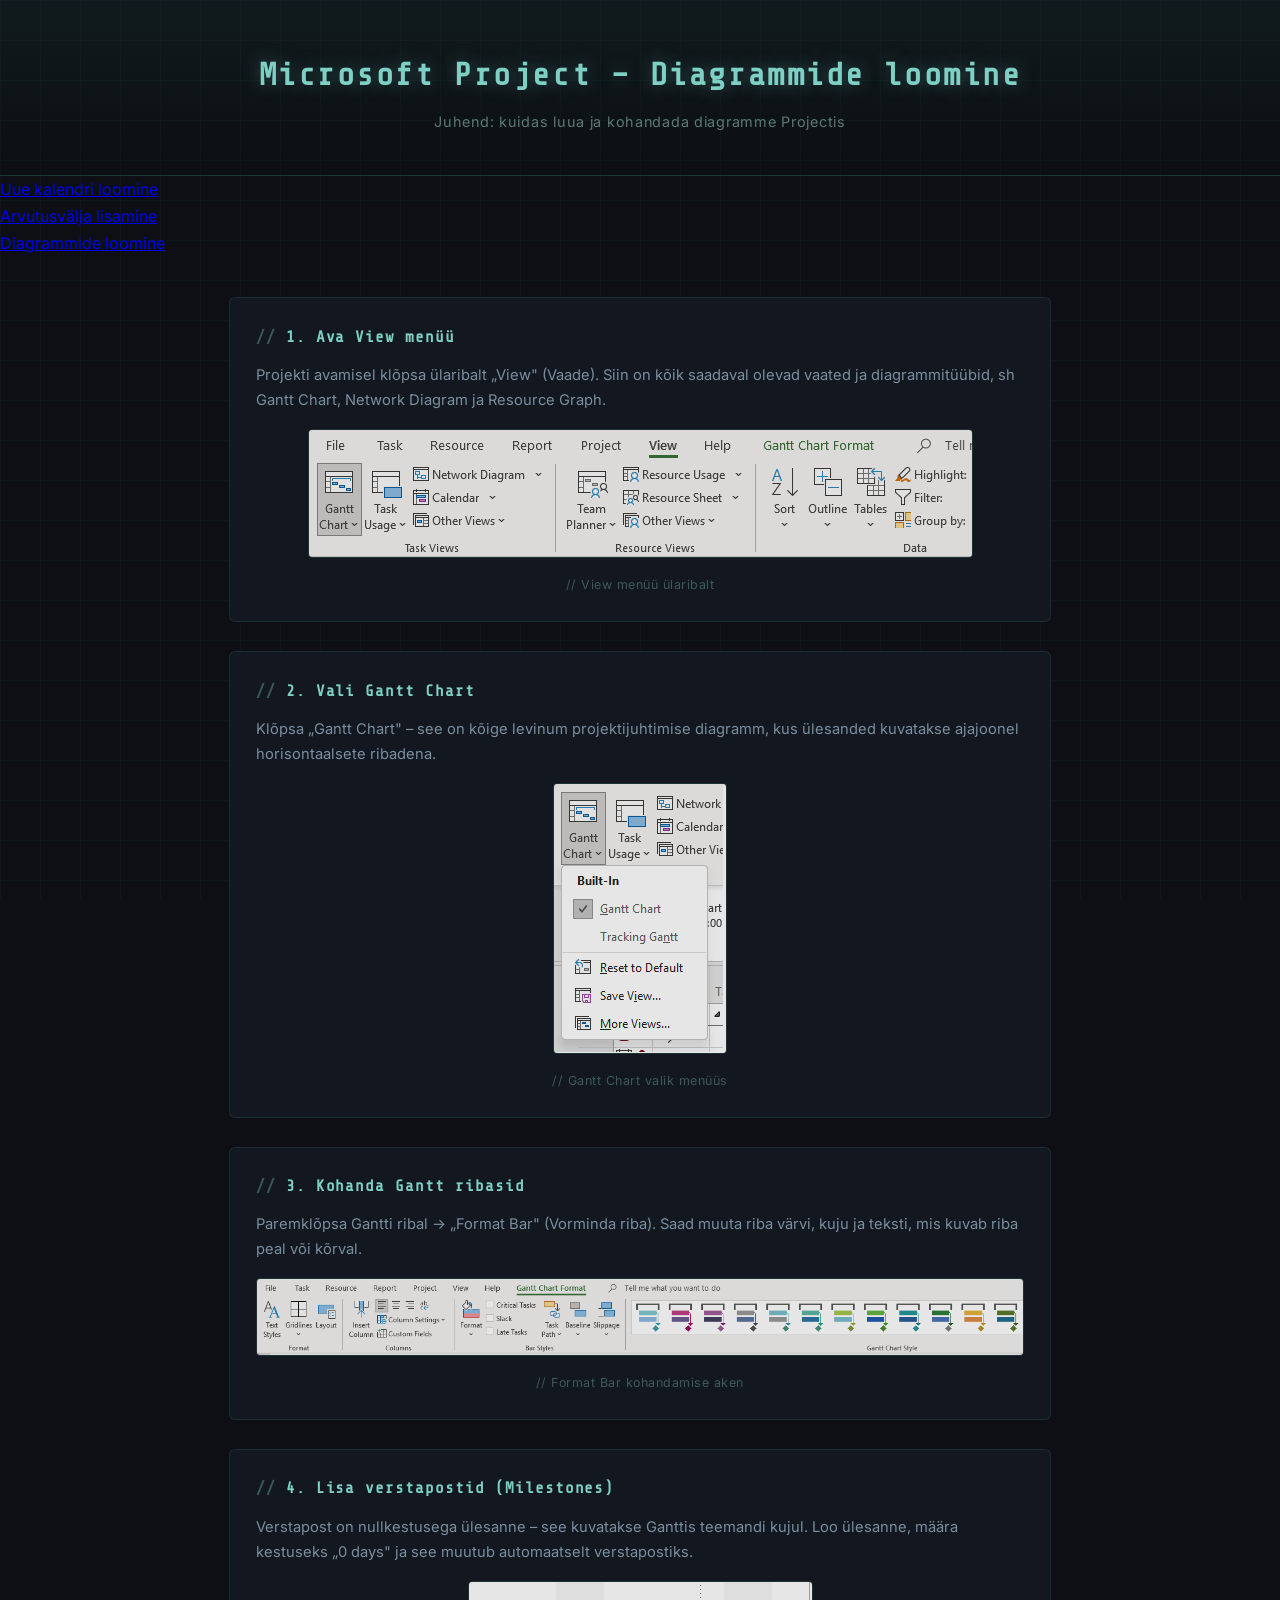
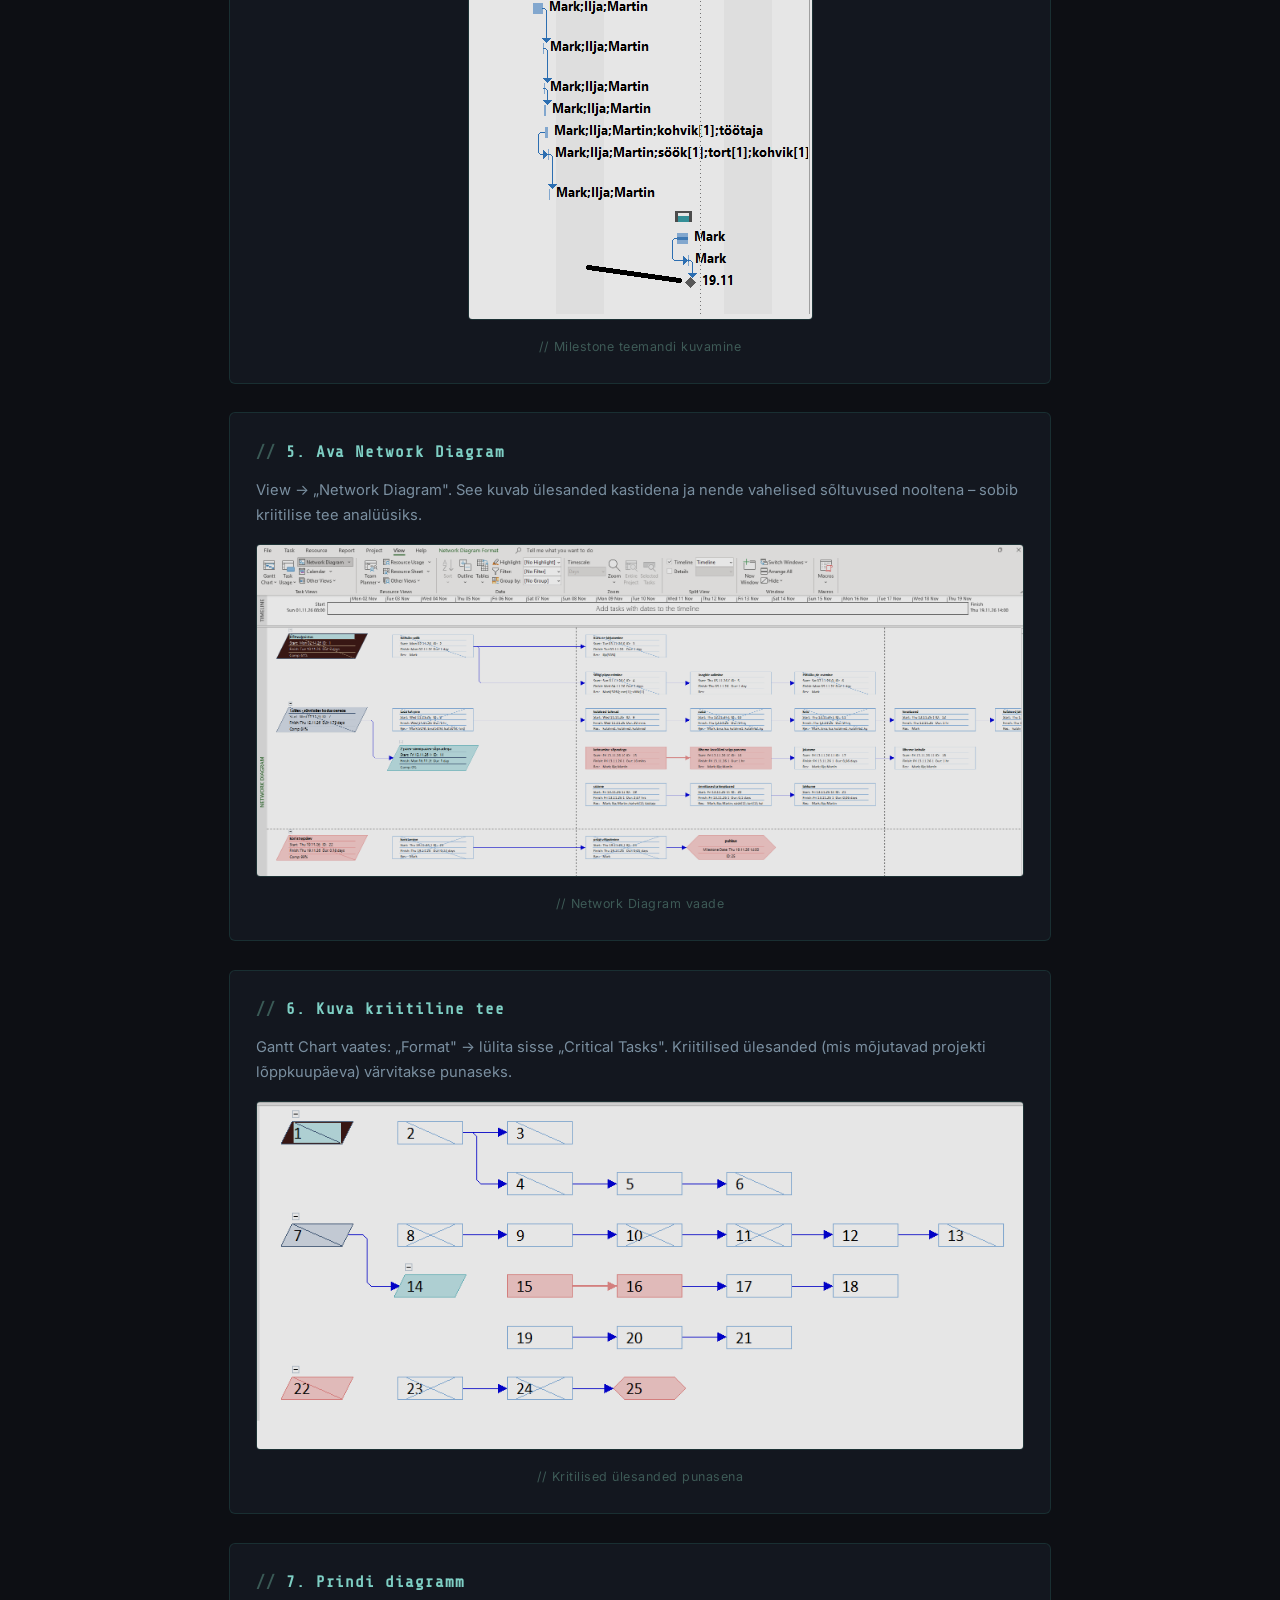
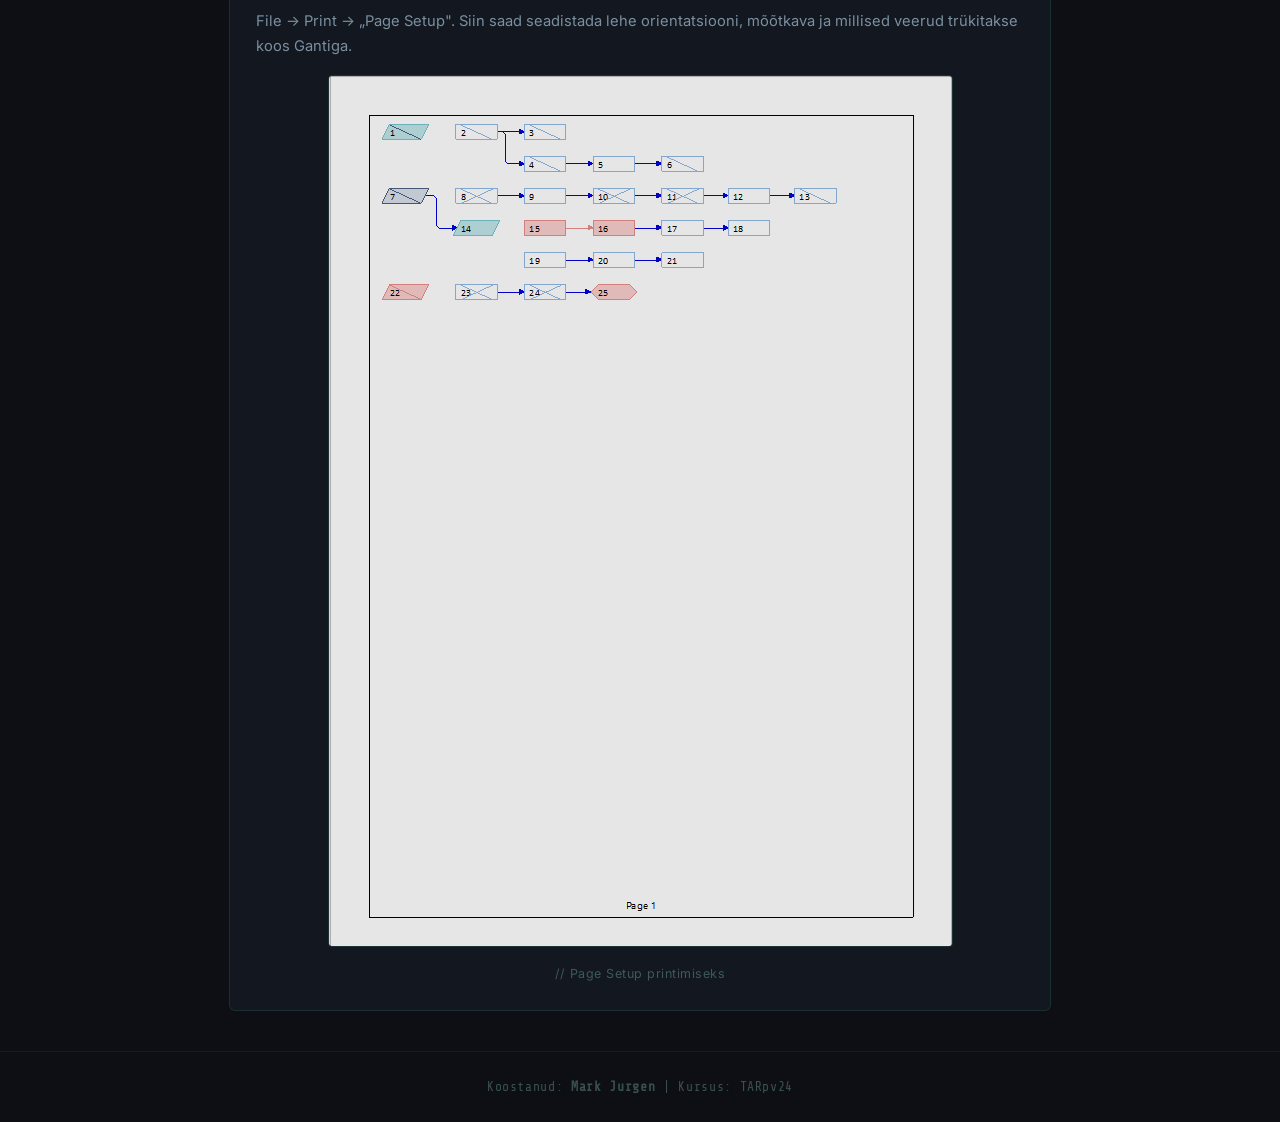
==== diagramm.html @ 31bf751e "Diagrammide loomine Projectis" ====
<!DOCTYPE html>
<html lang="et">
<head>
  <meta charset="UTF-8" />
  <meta name="viewport" content="width=device-width, initial-scale=1.0" />
  <title>Microsoft Project – Diagrammide loomine</title>
  <link rel="stylesheet" href="style.css" />
</head>
<body>
  <header>
    <h1>Microsoft Project – Diagrammide loomine</h1>
    <p>Juhend: kuidas luua ja kohandada diagramme Projectis</p>
  </header>

  <nav>
    <ul>
      <li><a href="index.html">Uue kalendri loomine</a></li>
      <li><a href="valem.html">Arvutusvälja lisamine</a></li>
      <li><a href="diagramm.html" class="active">Diagrammide loomine</a></li>
    </ul>
  </nav>

  <main>
    <section>
      <h2>1. Ava View menüü</h2>
      <p>Projekti avamisel klõpsa ülaribalt „View" (Vaade). Siin on kõik saadaval olevad vaated ja diagrammitüübid, sh Gantt Chart, Network Diagram ja Resource Graph.</p>
      <figure>
        <img src="diagram/1.png" alt="View menüü avamine" />
        <figcaption>// View menüü ülaribalt</figcaption>
      </figure>
    </section>

    <section>
      <h2>2. Vali Gantt Chart</h2>
      <p>Klõpsa „Gantt Chart" – see on kõige levinum projektijuhtimise diagramm, kus ülesanded kuvatakse ajajoonel horisontaalsete ribadena.</p>
      <figure>
        <img src="diagram/2.png" alt="Gantt Chart valimine" />
        <figcaption>// Gantt Chart valik menüüs</figcaption>
      </figure>
    </section>

    <section>
      <h2>3. Kohanda Gantt ribasid</h2>
      <p>Paremklõpsa Gantti ribal → „Format Bar" (Vorminda riba). Saad muuta riba värvi, kuju ja teksti, mis kuvab riba peal või kõrval.</p>
      <figure>
        <img src="diagram/3.png" alt="Format Bar dialoog" />
        <figcaption>// Format Bar kohandamise aken</figcaption>
      </figure>
    </section>

    <section>
      <h2>4. Lisa verstapostid (Milestones)</h2>
      <p>Verstapost on nullkestusega ülesanne – see kuvatakse Ganttis teemandi kujul. Loo ülesanne, määra kestuseks „0 days" ja see muutub automaatselt verstapostiks.</p>
      <figure>
        <img src="diagram/4.png" alt="Milestone lisamine" />
        <figcaption>// Milestone teemandi kuvamine</figcaption>
      </figure>
    </section>

    <section>
      <h2>5. Ava Network Diagram</h2>
      <p>View → „Network Diagram". See kuvab ülesanded kastidena ja nende vahelised sõltuvused nooltena – sobib kriitilise tee analüüsiks.</p>
      <figure>
        <img src="diagram/5.png" alt="Network Diagram" />
        <figcaption>// Network Diagram vaade</figcaption>
      </figure>
    </section>

    <section>
      <h2>6. Kuva kriitiline tee</h2>
      <p>Gantt Chart vaates: „Format" → lülita sisse „Critical Tasks". Kriitilised ülesanded (mis mõjutavad projekti lõppkuupäeva) värvitakse punaseks.</p>
      <figure>
        <img src="diagram/6.png" alt="Kriitilise tee kuvamine" />
        <figcaption>// Kritilised ülesanded punasena</figcaption>
      </figure>
    </section>

    <section>
      <h2>7. Prindi diagramm</h2>
      <p>File → Print → „Page Setup". Siin saad seadistada lehe orientatsiooni, mõõtkava ja millised veerud trükitakse koos Gantiga.</p>
      <figure>
        <img src="diagram/7.png" alt="Printimise seadistamine" />
        <figcaption>// Page Setup printimiseks</figcaption>
      </figure>
    </section>
    </main>
  <footer>
    <p>Koostanud: <strong>Mark Jurgen</strong> | Kursus: TARpv24</p>
  </footer>
</body>
</html>
---- style.css ----
@import url('https://fonts.googleapis.com/css2?family=Share+Tech+Mono&family=Inter:wght@300;400;600&display=swap');

* {
  box-sizing: border-box;
  margin: 0;
  padding: 0;
}

body {
  font-family: 'Inter', sans-serif;
  background: #0d0f14;
  color: #a8b2c0;
  line-height: 1.7;
}

/* subtle animated grid background */
body::before {
  content: '';
  position: fixed;
  inset: 0;
  background-image:
    linear-gradient(rgba(64, 180, 160, 0.04) 1px, transparent 1px),
    linear-gradient(90deg, rgba(64, 180, 160, 0.04) 1px, transparent 1px);
  background-size: 40px 40px;
  pointer-events: none;
  z-index: 0;
}

header {
  position: relative;
  z-index: 1;
  padding: 3rem 1.5rem 2.5rem;
  text-align: center;
  border-bottom: 1px solid rgba(64, 180, 160, 0.2);
  background: linear-gradient(180deg, rgba(64,180,160,0.07) 0%, transparent 100%);
}

header h1 {
  font-family: 'Share Tech Mono', monospace;
  font-size: 2rem;
  color: #7ecfc4;
  letter-spacing: 0.08em;
  text-shadow: 0 0 18px rgba(126, 207, 196, 0.35);
  margin-bottom: 0.5rem;
}

header p {
  font-size: 0.9rem;
  color: #5a7a75;
  letter-spacing: 0.05em;
}

main {
  position: relative;
  z-index: 1;
  max-width: 860px;
  margin: 2.5rem auto;
  padding: 0 1.2rem;
  display: flex;
  flex-direction: column;
  gap: 1.8rem;
}

section {
  background: #13171f;
  border: 1px solid rgba(64, 180, 160, 0.15);
  border-radius: 6px;
  padding: 1.6rem;
  transition: border-color 0.3s, box-shadow 0.3s;
}

section:hover {
  border-color: rgba(64, 180, 160, 0.4);
  box-shadow: 0 0 20px rgba(64, 180, 160, 0.07);
}

section h2 {
  font-family: 'Share Tech Mono', monospace;
  font-size: 1rem;
  color: #7ecfc4;
  letter-spacing: 0.06em;
  margin-bottom: 0.75rem;
}

section h2::before {
  content: '// ';
  color: #3a5a56;
}

section p {
  font-size: 0.92rem;
  color: #7a8fa0;
  margin-bottom: 1rem;
}

figure {
  margin-top: 1rem;
  text-align: center;
}

figure img {
  max-width: 100%;
  border: 1px solid rgba(64, 180, 160, 0.2);
  border-radius: 4px;
  filter: brightness(0.9) saturate(0.85);
  transition: filter 0.3s, border-color 0.3s;
}

figure img:hover {
  filter: brightness(1) saturate(1);
  border-color: rgba(64, 180, 160, 0.5);
}

figcaption {
  margin-top: 0.5rem;
  font-size: 0.78rem;
  color: #3d5a56;
  letter-spacing: 0.04em;
}

footer {
  position: relative;
  z-index: 1;
  text-align: center;
  padding: 1.5rem;
  font-size: 0.82rem;
  color: #3a5050;
  border-top: 1px solid rgba(64, 180, 160, 0.1);
  margin-top: 1rem;
  font-family: 'Share Tech Mono', monospace;
  letter-spacing: 0.05em;
}
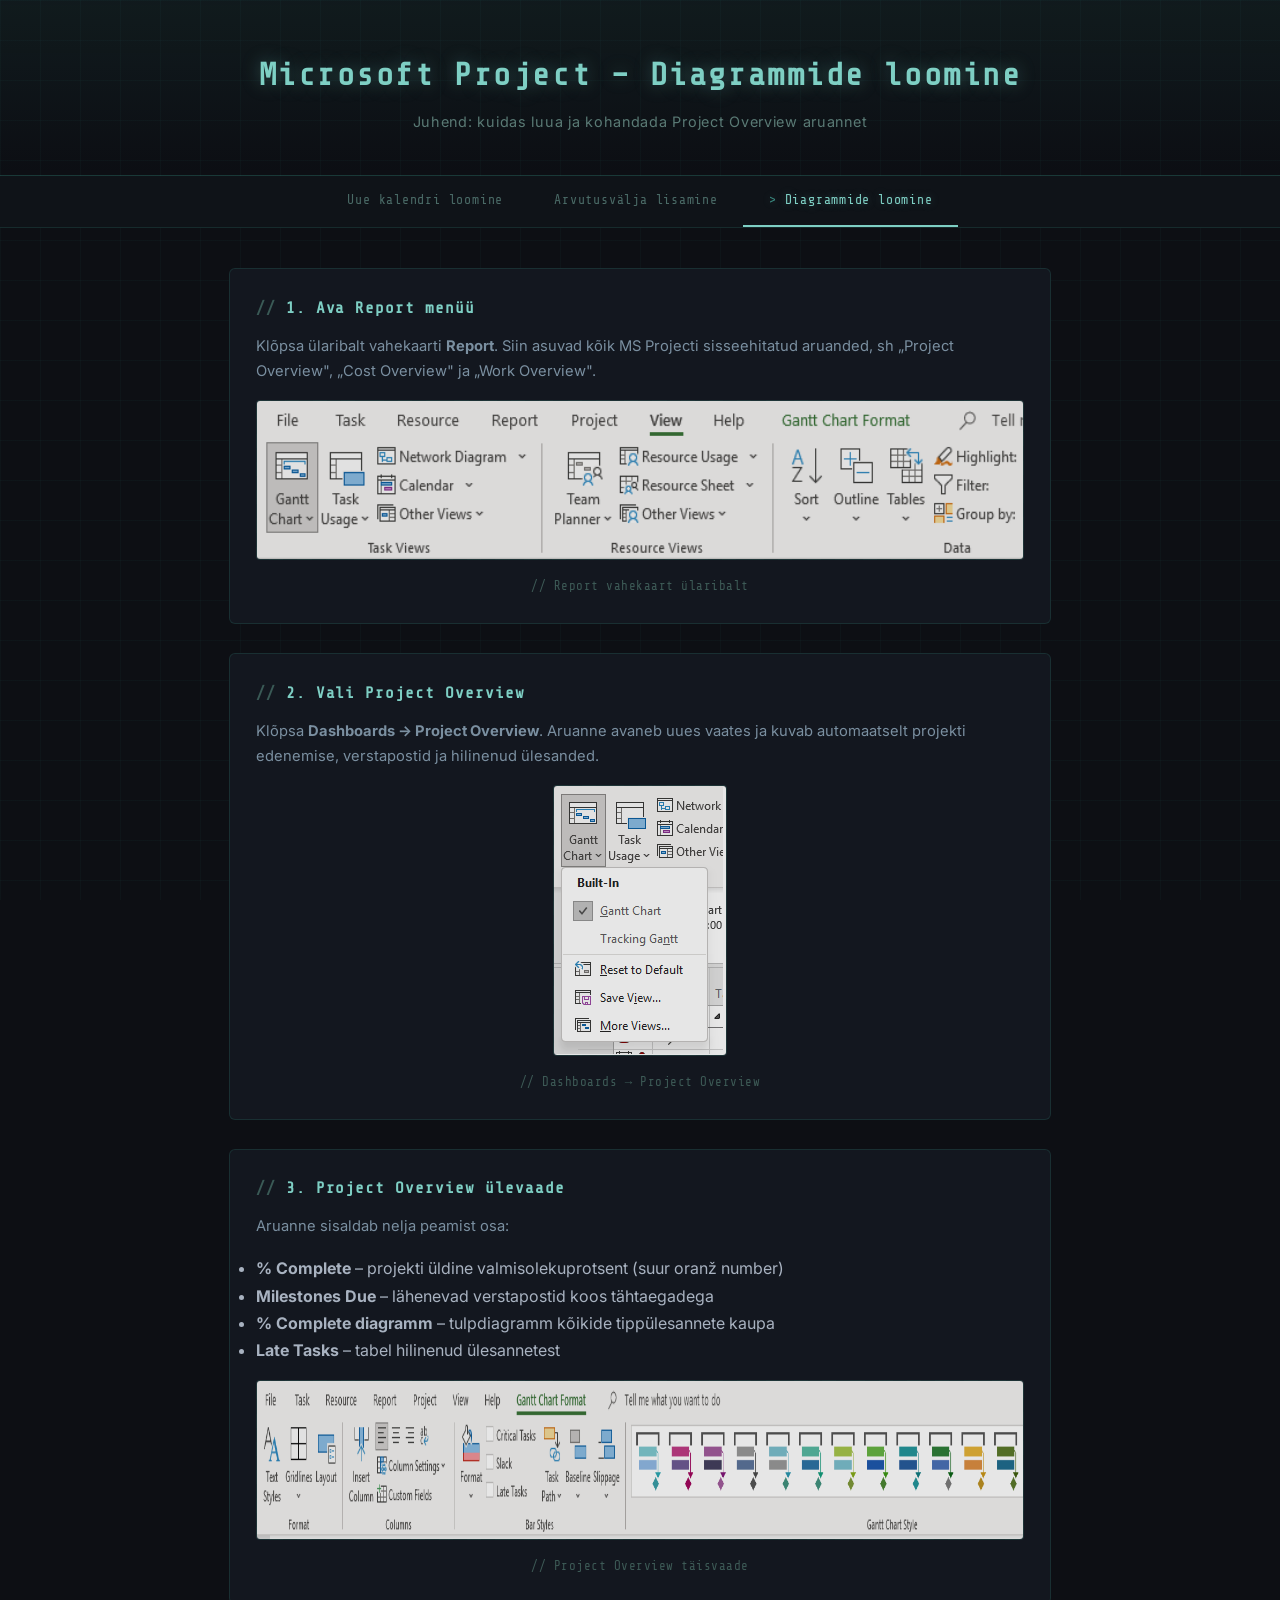
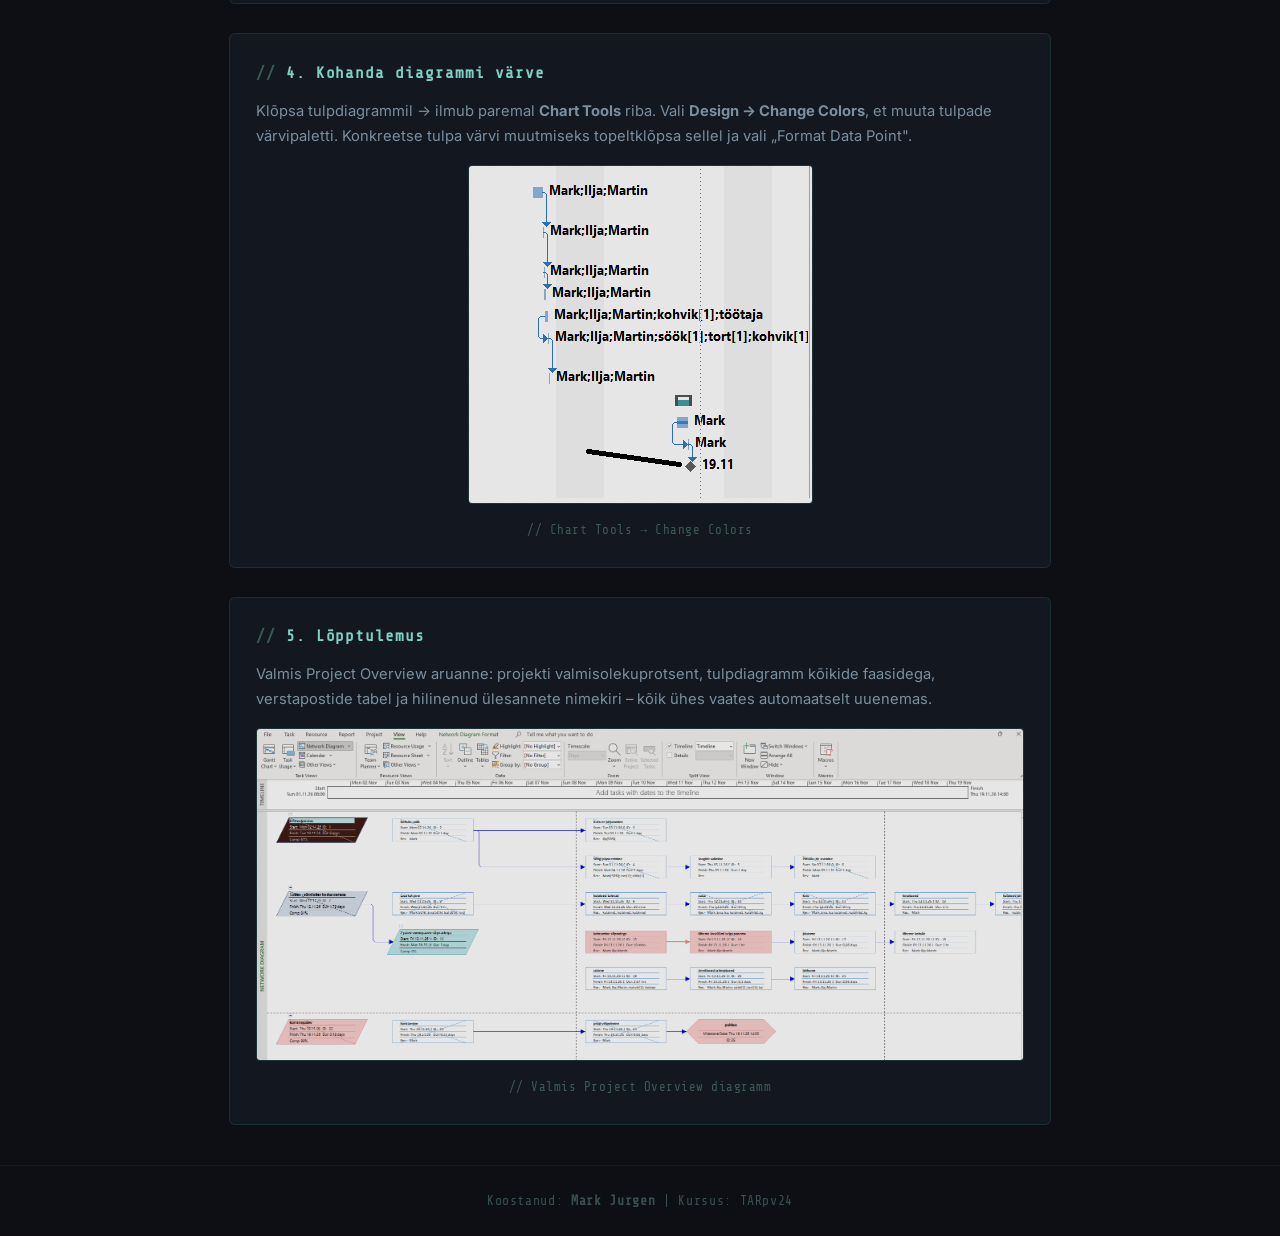
==== commit d650234f: "Update diagramm.html for Project Overview instructions" ====
--- a/diagramm.html
+++ b/diagramm.html
@@ -9,7 +9,7 @@
 <body>
   <header>
     <h1>Microsoft Project – Diagrammide loomine</h1>
-    <p>Juhend: kuidas luua ja kohandada diagramme Projectis</p>
+    <p>Juhend: kuidas luua ja kohandada Project Overview aruannet</p>
   </header>
 
   <nav>
@@ -21,69 +21,76 @@
   </nav>
 
   <main>
+
     <section>
-      <h2>1. Ava View menüü</h2>
-      <p>Projekti avamisel klõpsa ülaribalt „View" (Vaade). Siin on kõik saadaval olevad vaated ja diagrammitüübid, sh Gantt Chart, Network Diagram ja Resource Graph.</p>
+      <h2>1. Ava Report menüü</h2>
+      <p>
+        Klõpsa ülaribalt vahekaarti <strong>Report</strong>. Siin asuvad kõik MS Projecti
+        sisseehitatud aruanded, sh „Project Overview", „Cost Overview" ja „Work Overview".
+      </p>
       <figure>
-        <img src="diagram/1.png" alt="View menüü avamine" />
-        <figcaption>// View menüü ülaribalt</figcaption>
+        <img src="diagram/1.png" alt="Report menüü avamine" />
+        <figcaption>// Report vahekaart ülaribalt</figcaption>
       </figure>
     </section>
 
     <section>
-      <h2>2. Vali Gantt Chart</h2>
-      <p>Klõpsa „Gantt Chart" – see on kõige levinum projektijuhtimise diagramm, kus ülesanded kuvatakse ajajoonel horisontaalsete ribadena.</p>
+      <h2>2. Vali Project Overview</h2>
+      <p>
+        Klõpsa <strong>Dashboards → Project Overview</strong>. Aruanne avaneb uues vaates
+        ja kuvab automaatselt projekti edenemise, verstapostid ja hilinenud ülesanded.
+      </p>
       <figure>
-        <img src="diagram/2.png" alt="Gantt Chart valimine" />
-        <figcaption>// Gantt Chart valik menüüs</figcaption>
+        <img src="diagram/2.png" alt="Project Overview valimine" />
+        <figcaption>// Dashboards → Project Overview</figcaption>
       </figure>
     </section>
 
     <section>
-      <h2>3. Kohanda Gantt ribasid</h2>
-      <p>Paremklõpsa Gantti ribal → „Format Bar" (Vorminda riba). Saad muuta riba värvi, kuju ja teksti, mis kuvab riba peal või kõrval.</p>
+      <h2>3. Project Overview ülevaade</h2>
+      <p>
+        Aruanne sisaldab nelja peamist osa:
+      </p>
+      <ul>
+        <li><strong>% Complete</strong> – projekti üldine valmisolekuprotsent (suur oranž number)</li>
+        <li><strong>Milestones Due</strong> – lähenevad verstapostid koos tähtaegadega</li>
+        <li><strong>% Complete diagramm</strong> – tulpdiagramm kõikide tippülesannete kaupa</li>
+        <li><strong>Late Tasks</strong> – tabel hilinenud ülesannetest</li>
+      </ul>
       <figure>
-        <img src="diagram/3.png" alt="Format Bar dialoog" />
-        <figcaption>// Format Bar kohandamise aken</figcaption>
+        <img src="diagram/3.png" alt="Project Overview ülevaade" />
+        <figcaption>// Project Overview täisvaade</figcaption>
       </figure>
     </section>
 
     <section>
-      <h2>4. Lisa verstapostid (Milestones)</h2>
-      <p>Verstapost on nullkestusega ülesanne – see kuvatakse Ganttis teemandi kujul. Loo ülesanne, määra kestuseks „0 days" ja see muutub automaatselt verstapostiks.</p>
+      <h2>4. Kohanda diagrammi värve</h2>
+      <p>
+        Klõpsa tulpdiagrammil → ilmub paremal <strong>Chart Tools</strong> riba.
+        Vali <strong>Design → Change Colors</strong>, et muuta tulpade värvipaletti.
+        Konkreetse tulpa värvi muutmiseks topeltklõpsa sellel ja vali „Format Data Point".
+      </p>
       <figure>
-        <img src="diagram/4.png" alt="Milestone lisamine" />
-        <figcaption>// Milestone teemandi kuvamine</figcaption>
+        <img src="diagram/4.png" alt="Diagrammi värvide muutmine" />
+        <figcaption>// Chart Tools → Change Colors</figcaption>
       </figure>
     </section>
 
     <section>
-      <h2>5. Ava Network Diagram</h2>
-      <p>View → „Network Diagram". See kuvab ülesanded kastidena ja nende vahelised sõltuvused nooltena – sobib kriitilise tee analüüsiks.</p>
+      <h2>5. Lõpptulemus</h2>
+      <p>
+        Valmis Project Overview aruanne: projekti valmisolekuprotsent, tulpdiagramm
+        kõikide faasidega, verstapostide tabel ja hilinenud ülesannete nimekiri –
+        kõik ühes vaates automaatselt uuenemas.
+      </p>
       <figure>
-        <img src="diagram/5.png" alt="Network Diagram" />
-        <figcaption>// Network Diagram vaade</figcaption>
+        <img src="diagram/5.png" alt="Lõpptulemus – Project Overview" />
+        <figcaption>// Valmis Project Overview diagramm</figcaption>
       </figure>
     </section>
 
-    <section>
-      <h2>6. Kuva kriitiline tee</h2>
-      <p>Gantt Chart vaates: „Format" → lülita sisse „Critical Tasks". Kriitilised ülesanded (mis mõjutavad projekti lõppkuupäeva) värvitakse punaseks.</p>
-      <figure>
-        <img src="diagram/6.png" alt="Kriitilise tee kuvamine" />
-        <figcaption>// Kritilised ülesanded punasena</figcaption>
-      </figure>
-    </section>
+  </main>
 
-    <section>
-      <h2>7. Prindi diagramm</h2>
-      <p>File → Print → „Page Setup". Siin saad seadistada lehe orientatsiooni, mõõtkava ja millised veerud trükitakse koos Gantiga.</p>
-      <figure>
-        <img src="diagram/7.png" alt="Printimise seadistamine" />
-        <figcaption>// Page Setup printimiseks</figcaption>
-      </figure>
-    </section>
-    </main>
   <footer>
     <p>Koostanud: <strong>Mark Jurgen</strong> | Kursus: TARpv24</p>
   </footer>
--- a/style.css
+++ b/style.css
@@ -26,6 +26,7 @@
   z-index: 0;
 }
 
+/* ── HEADER ── */
 header {
   position: relative;
   z-index: 1;
@@ -50,6 +51,55 @@
   letter-spacing: 0.05em;
 }
 
+/* ── NAVIGATION ── */
+nav {
+  position: relative;
+  z-index: 1;
+  background: #0f1318;
+  border-bottom: 1px solid rgba(64, 180, 160, 0.15);
+}
+
+nav ul {
+  list-style: none;
+  display: flex;
+  justify-content: center;
+  flex-wrap: wrap;
+  gap: 0;
+  max-width: 860px;
+  margin: 0 auto;
+  padding: 0;
+}
+
+nav ul li a {
+  display: block;
+  padding: 0.85rem 1.6rem;
+  font-family: 'Share Tech Mono', monospace;
+  font-size: 0.82rem;
+  letter-spacing: 0.06em;
+  color: #4a6a66;
+  text-decoration: none;
+  border-bottom: 2px solid transparent;
+  transition: color 0.25s, border-color 0.25s, background 0.25s;
+}
+
+nav ul li a:hover {
+  color: #7ecfc4;
+  background: rgba(64, 180, 160, 0.05);
+  border-bottom-color: rgba(64, 180, 160, 0.3);
+}
+
+nav ul li a.active {
+  color: #7ecfc4;
+  border-bottom-color: #7ecfc4;
+  text-shadow: 0 0 10px rgba(126, 207, 196, 0.3);
+}
+
+nav ul li a.active::before {
+  content: '> ';
+  color: #3a8a80;
+}
+
+/* ── MAIN ── */
 main {
   position: relative;
   z-index: 1;
@@ -61,6 +111,7 @@
   gap: 1.8rem;
 }
 
+/* ── SECTIONS ── */
 section {
   background: #13171f;
   border: 1px solid rgba(64, 180, 160, 0.15);
@@ -93,6 +144,18 @@
   margin-bottom: 1rem;
 }
 
+/* inline code */
+section p code {
+  font-family: 'Share Tech Mono', monospace;
+  font-size: 0.88rem;
+  color: #a0d8d0;
+  background: rgba(64, 180, 160, 0.1);
+  padding: 0.1em 0.4em;
+  border-radius: 3px;
+  border: 1px solid rgba(64, 180, 160, 0.2);
+}
+
+/* ── FIGURES ── */
 figure {
   margin-top: 1rem;
   text-align: center;
@@ -104,6 +167,15 @@
   border-radius: 4px;
   filter: brightness(0.9) saturate(0.85);
   transition: filter 0.3s, border-color 0.3s;
+  /* placeholder dimensions for missing images */
+  min-height: 160px;
+  background: repeating-linear-gradient(
+    45deg,
+    rgba(64, 180, 160, 0.03),
+    rgba(64, 180, 160, 0.03) 10px,
+    transparent 10px,
+    transparent 20px
+  );
 }
 
 figure img:hover {
@@ -116,8 +188,10 @@
   font-size: 0.78rem;
   color: #3d5a56;
   letter-spacing: 0.04em;
-}
-
+  font-family: 'Share Tech Mono', monospace;
+}
+
+/* ── FOOTER ── */
 footer {
   position: relative;
   z-index: 1;
@@ -130,3 +204,15 @@
   font-family: 'Share Tech Mono', monospace;
   letter-spacing: 0.05em;
 }
+
+/* ── RESPONSIVE ── */
+@media (max-width: 600px) {
+  header h1 {
+    font-size: 1.35rem;
+  }
+
+  nav ul li a {
+    padding: 0.7rem 1rem;
+    font-size: 0.75rem;
+  }
+}
